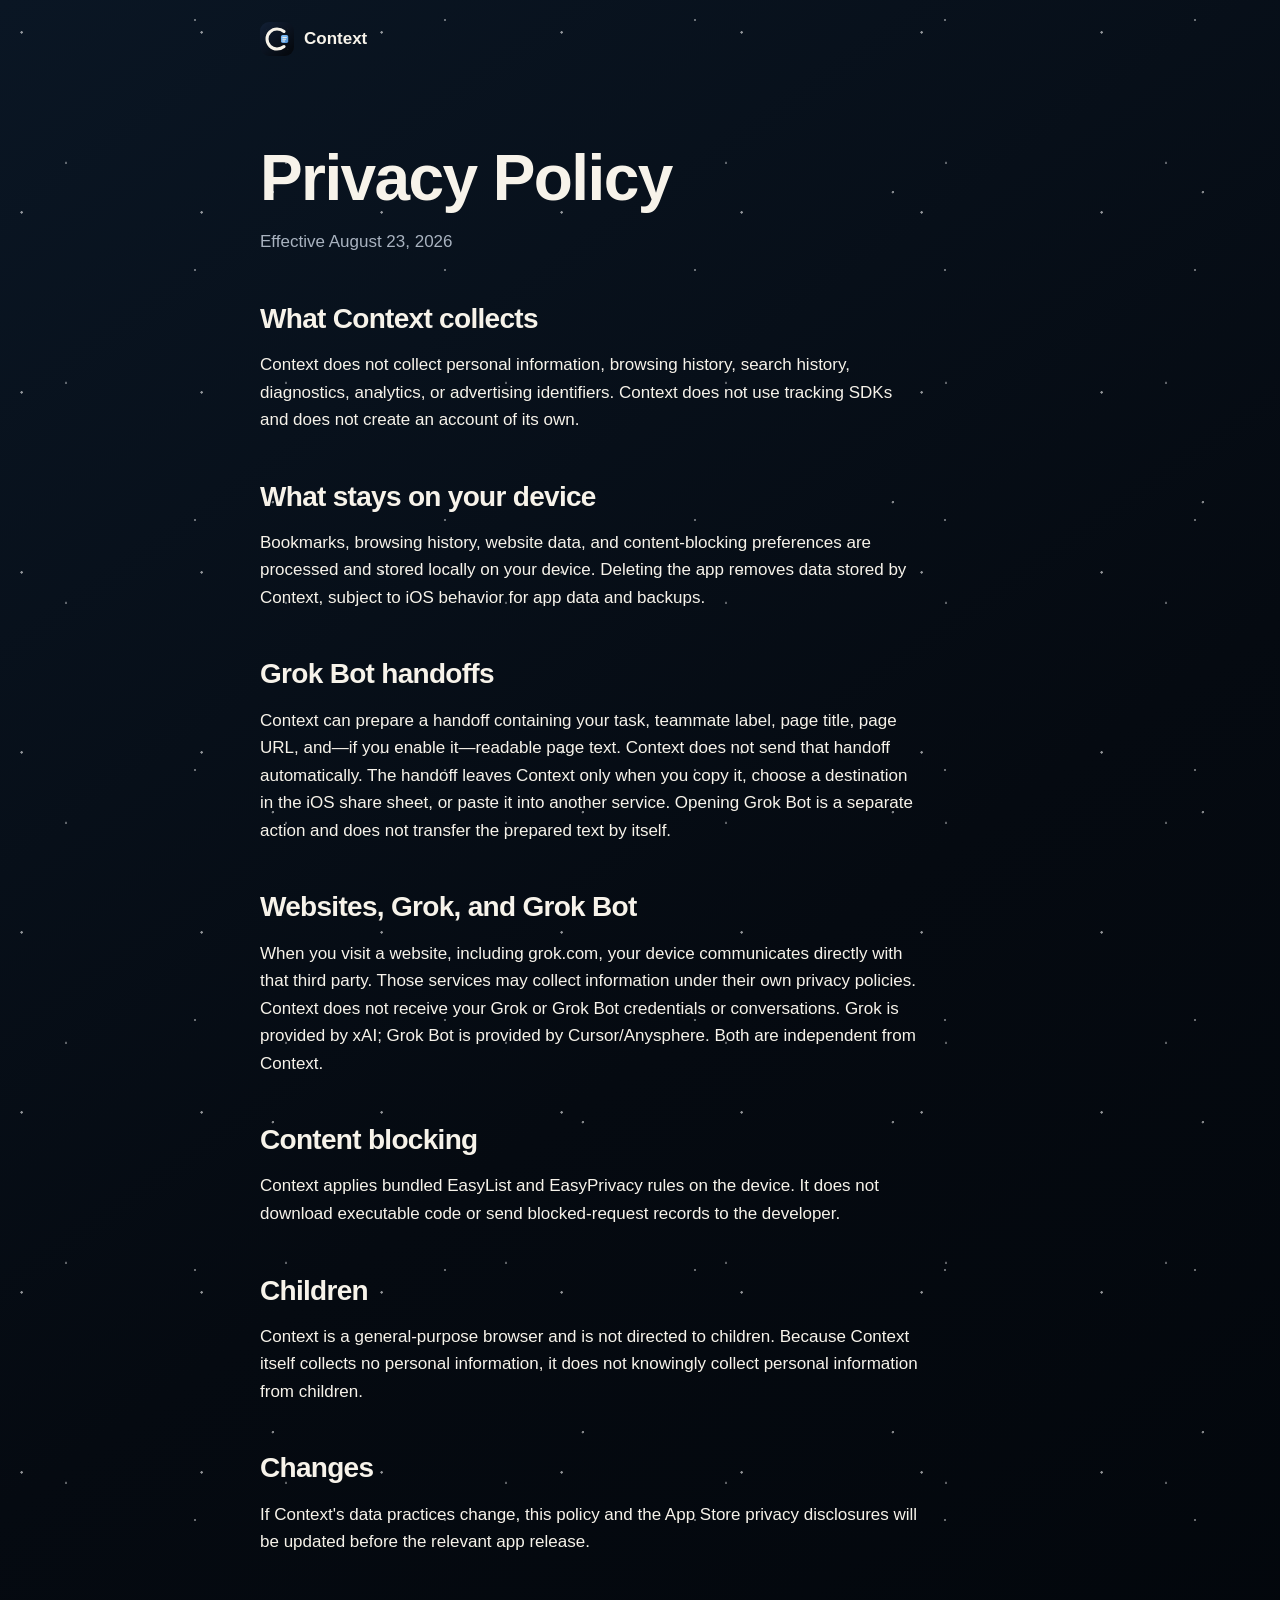
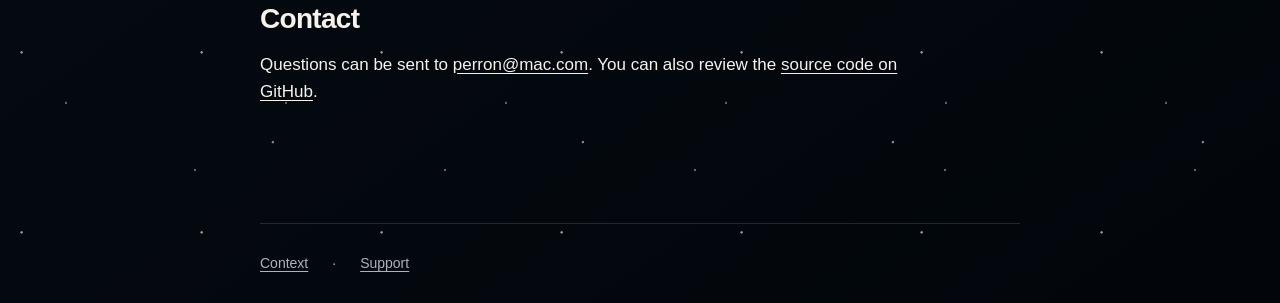
==== site/privacy/index.html @ 9dd50430 "feat: prepare Context 1.0 Signed-off-by: Karl <1608748+perron@users.noreply.github.com>" ====
<!doctype html>
<html lang="en">
<head>
  <meta charset="utf-8">
  <meta name="viewport" content="width=device-width, initial-scale=1">
  <meta name="description" content="Privacy policy for the Context iOS browser.">
  <title>Privacy Policy · Context</title>
  <link rel="icon" href="../context-mark.svg" type="image/svg+xml">
  <link rel="stylesheet" href="../styles.css">
</head>
<body>
  <nav class="narrow"><a class="brand" href="../"><img src="../context-mark.svg" alt="">Context</a></nav>
  <main class="narrow article">
    <h1>Privacy Policy</h1>
    <p class="updated">Effective August 23, 2026</p>

    <h2>What Context collects</h2>
    <p>Context does not collect personal information, browsing history, search history, diagnostics, analytics, or advertising identifiers. Context does not use tracking SDKs and does not create an account of its own.</p>

    <h2>What stays on your device</h2>
    <p>Bookmarks, browsing history, website data, and content-blocking preferences are processed and stored locally on your device. Deleting the app removes data stored by Context, subject to iOS behavior for app data and backups.</p>

    <h2>Grok Bot handoffs</h2>
    <p>Context can prepare a handoff containing your task, teammate label, page title, page URL, and—if you enable it—readable page text. Context does not send that handoff automatically. The handoff leaves Context only when you copy it, choose a destination in the iOS share sheet, or paste it into another service. Opening Grok Bot is a separate action and does not transfer the prepared text by itself.</p>

    <h2>Websites, Grok, and Grok Bot</h2>
    <p>When you visit a website, including grok.com, your device communicates directly with that third party. Those services may collect information under their own privacy policies. Context does not receive your Grok or Grok Bot credentials or conversations. Grok is provided by xAI; Grok Bot is provided by Cursor/Anysphere. Both are independent from Context.</p>

    <h2>Content blocking</h2>
    <p>Context applies bundled EasyList and EasyPrivacy rules on the device. It does not download executable code or send blocked-request records to the developer.</p>

    <h2>Children</h2>
    <p>Context is a general-purpose browser and is not directed to children. Because Context itself collects no personal information, it does not knowingly collect personal information from children.</p>

    <h2>Changes</h2>
    <p>If Context's data practices change, this policy and the App Store privacy disclosures will be updated before the relevant app release.</p>

    <h2>Contact</h2>
    <p>Questions can be sent to <a href="mailto:perron@mac.com">perron@mac.com</a>. You can also review the <a href="https://github.com/perron/context">source code on GitHub</a>.</p>
  </main>
  <footer class="narrow"><a href="../">Context</a> · <a href="../support/">Support</a></footer>
</body>
</html>
---- site/styles.css ----
:root {
  color-scheme: dark;
  --night: #050a11;
  --night-raised: #111822;
  --card: rgba(19, 29, 43, 0.82);
  --text: #f7f3ea;
  --muted: #a9b3c0;
  --line: rgba(255, 255, 255, 0.12);
  --accent: #70b3f0;
  --accent-strong: #438bcf;
}

* { box-sizing: border-box; }
html { scroll-behavior: smooth; }
body {
  min-height: 100vh;
  margin: 0;
  background:
    radial-gradient(circle at 12% 18%, rgba(255,255,255,.55) 0 1px, transparent 1.5px),
    radial-gradient(circle at 78% 8%, rgba(255,255,255,.4) 0 1px, transparent 1.5px),
    radial-gradient(circle at 30% 74%, rgba(255,255,255,.35) 0 1px, transparent 1.5px),
    radial-gradient(circle at 88% 62%, rgba(255,255,255,.5) 0 1px, transparent 1.5px),
    linear-gradient(145deg, #0a1624 0%, var(--night) 54%, #02060b 100%);
  background-size: 180px 180px, 250px 250px, 220px 220px, 310px 310px, auto;
  color: var(--text);
  font: 17px/1.62 -apple-system, BlinkMacSystemFont, "SF Pro Text", "Helvetica Neue", sans-serif;
  -webkit-font-smoothing: antialiased;
}

a { color: inherit; text-underline-offset: .2em; }
a:focus-visible, button:focus-visible { outline: 3px solid var(--accent); outline-offset: 4px; }
.wrap { width: min(100% - 40px, 1040px); margin-inline: auto; }
.narrow { width: min(100% - 40px, 760px); margin-inline: auto; }
nav { display: flex; align-items: center; gap: 22px; padding-block: 22px; }
.brand { display: inline-flex; align-items: center; gap: 10px; font-weight: 760; text-decoration: none; }
.brand img { width: 34px; height: 34px; border-radius: 9px; }
.links { display: flex; gap: 20px; margin-left: auto; font-size: 15px; color: var(--muted); }
main { padding-block: 68px 100px; }
.hero { max-width: 820px; }
h1, h2, h3 { letter-spacing: -.025em; text-wrap: balance; }
h1 { margin: 0; font-size: clamp(46px, 8vw, 82px); line-height: .98; font-weight: 760; }
h2 { margin: 0 0 20px; font-size: clamp(30px, 5vw, 46px); line-height: 1.08; }
h3 { margin: 0 0 8px; font-size: 19px; }
.lede { max-width: 700px; margin: 28px 0 0; color: var(--muted); font-size: clamp(18px, 2.5vw, 22px); }
.actions { display: flex; flex-wrap: wrap; gap: 12px; margin-top: 34px; }
.button {
  display: inline-flex;
  align-items: center;
  min-height: 50px;
  padding: 11px 19px;
  border: 1px solid transparent;
  border-radius: 15px;
  background: var(--accent-strong);
  color: white;
  font-weight: 680;
  text-decoration: none;
}
.button.secondary { background: rgba(255,255,255,.06); border-color: var(--line); color: var(--text); }
.status { margin-top: 18px; color: var(--muted); font-size: 14px; }
section { padding-top: 96px; }
.feature-list { display: grid; grid-template-columns: repeat(2, 1fr); gap: 16px; }
.feature { padding: 24px; border: 1px solid var(--line); border-radius: 20px; background: var(--card); backdrop-filter: blur(18px); }
.feature p { margin: 0; color: var(--muted); }
.price { display: flex; align-items: baseline; gap: 14px; padding: 28px; border: 1px solid var(--line); border-radius: 20px; background: var(--card); }
.price strong { font-size: clamp(42px, 7vw, 66px); line-height: 1; }
.price span, .fine, .updated { color: var(--muted); }
.fine { max-width: 720px; font-size: 14px; }
.article h1 { font-size: clamp(42px, 8vw, 64px); line-height: 1.02; }
.article h2 { margin: 48px 0 10px; font-size: 28px; }
.article p, .article li { max-width: 70ch; }
.article li + li { margin-top: 10px; }
footer { padding-block: 28px; border-top: 1px solid var(--line); color: var(--muted); font-size: 14px; }
footer .wrap, footer.narrow { display: flex; flex-wrap: wrap; gap: 16px 24px; }
footer .legal { margin-left: auto; display: flex; gap: 18px; }

@media (max-width: 650px) {
  main { padding-top: 44px; }
  .links a:first-child { display: none; }
  .feature-list { grid-template-columns: 1fr; }
  footer .legal { margin-left: 0; }
}
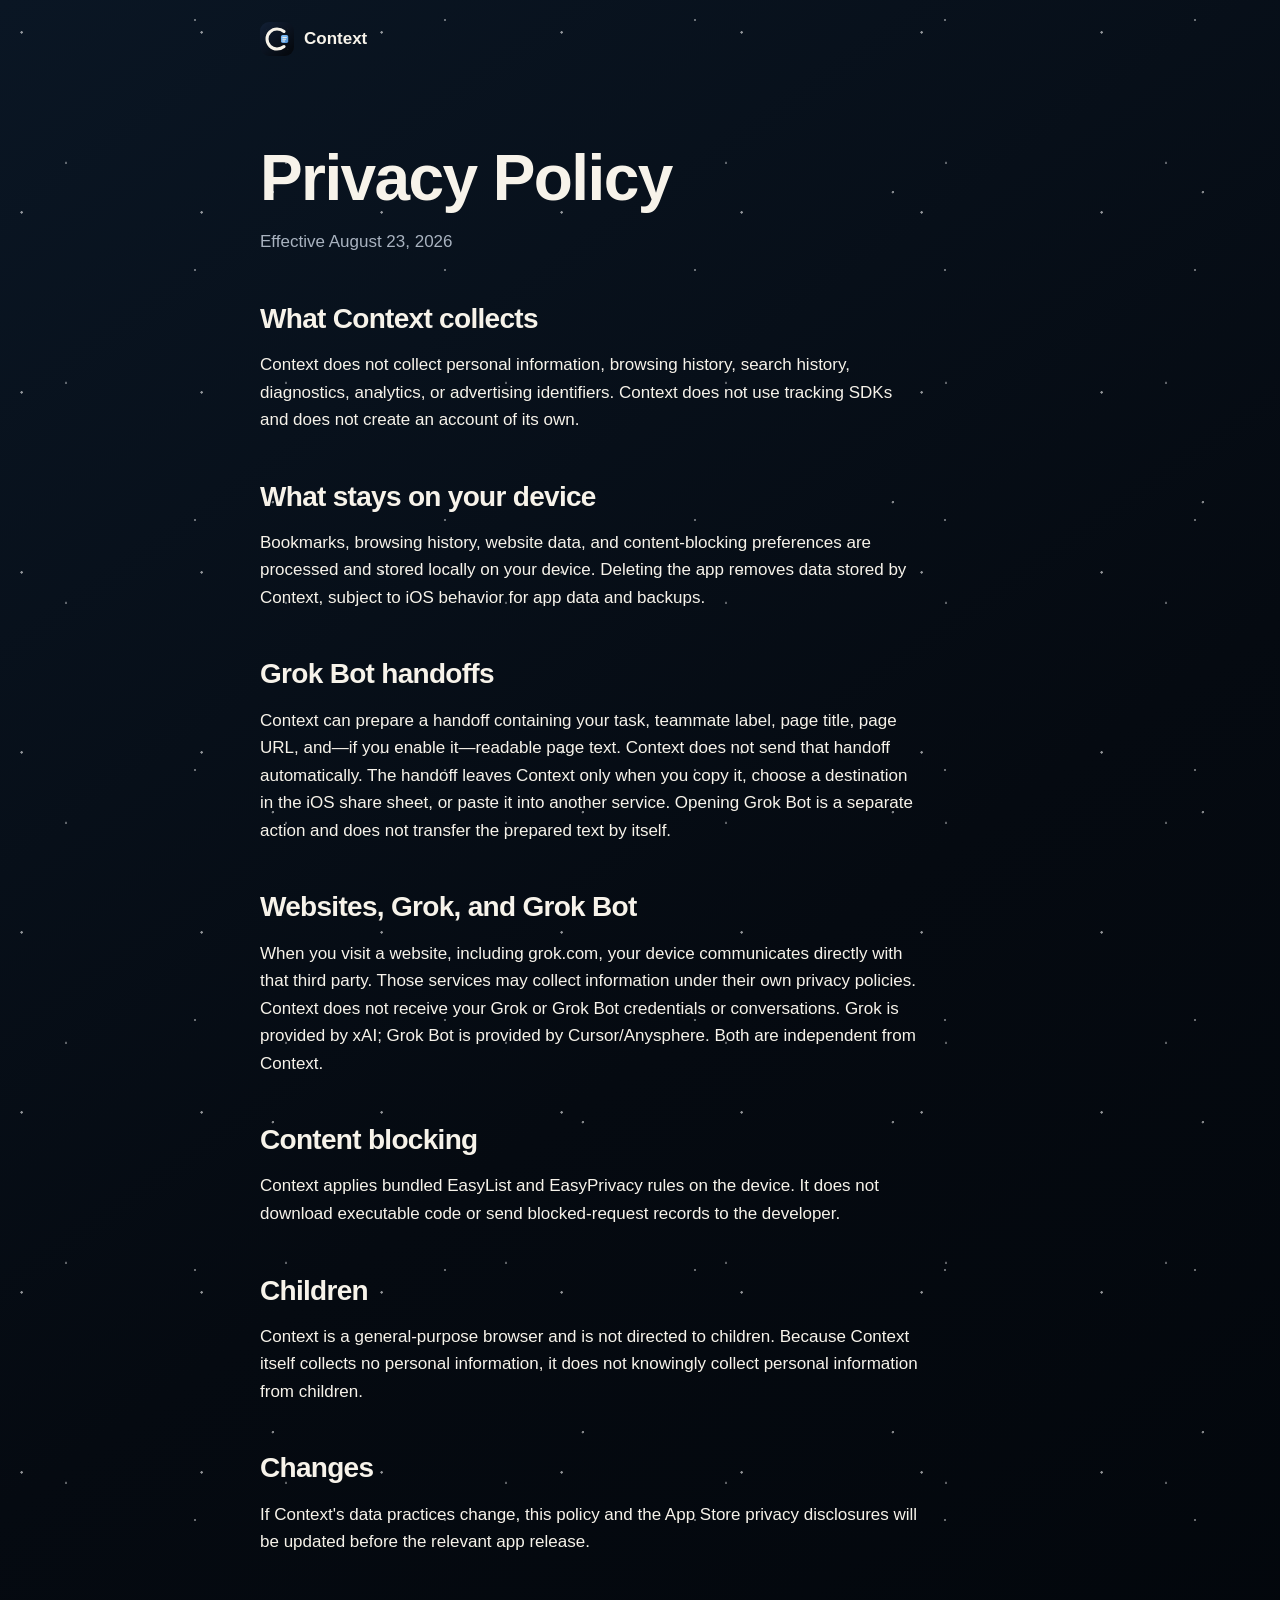
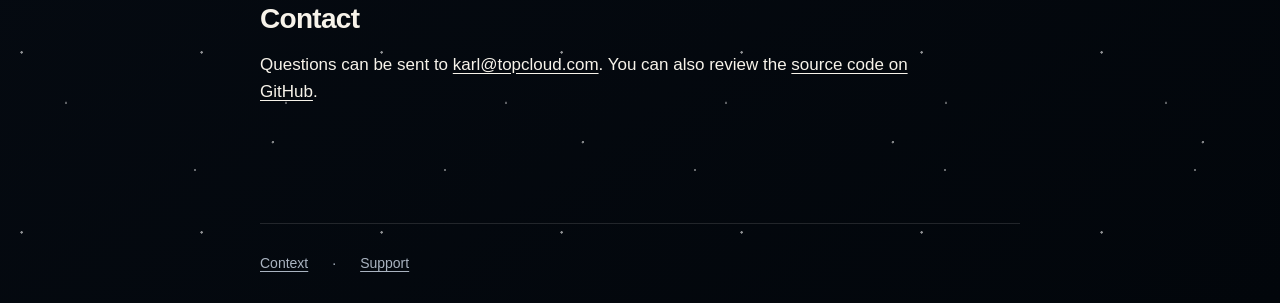
==== commit a97ab087: "feat: prepare Topcloud launch and collapsible iPad tabs" ====
--- a/site/privacy/index.html
+++ b/site/privacy/index.html
@@ -36,7 +36,7 @@
     <p>If Context's data practices change, this policy and the App Store privacy disclosures will be updated before the relevant app release.</p>
 
     <h2>Contact</h2>
-    <p>Questions can be sent to <a href="mailto:perron@mac.com">perron@mac.com</a>. You can also review the <a href="https://github.com/perron/context">source code on GitHub</a>.</p>
+    <p>Questions can be sent to <a href="mailto:karl@topcloud.com">karl@topcloud.com</a>. You can also review the <a href="https://github.com/perron/context">source code on GitHub</a>.</p>
   </main>
   <footer class="narrow"><a href="../">Context</a> · <a href="../support/">Support</a></footer>
 </body>
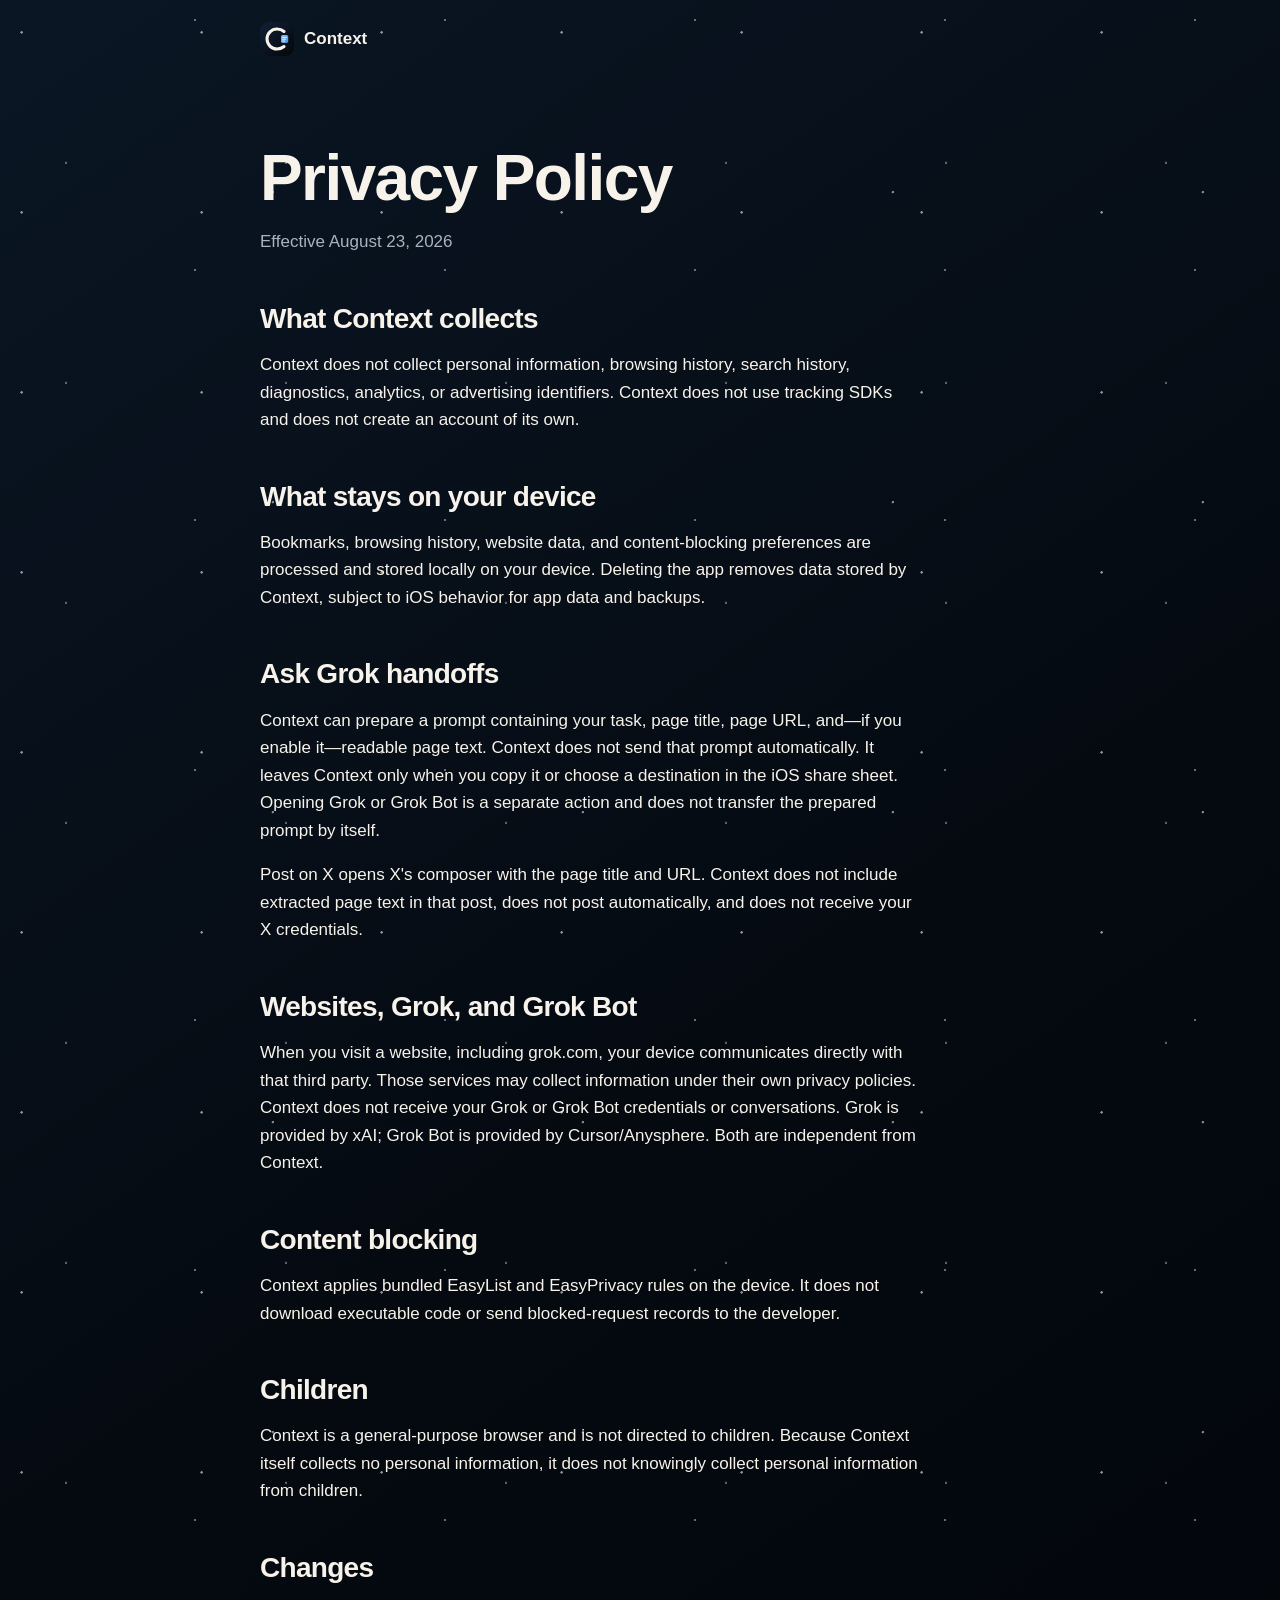
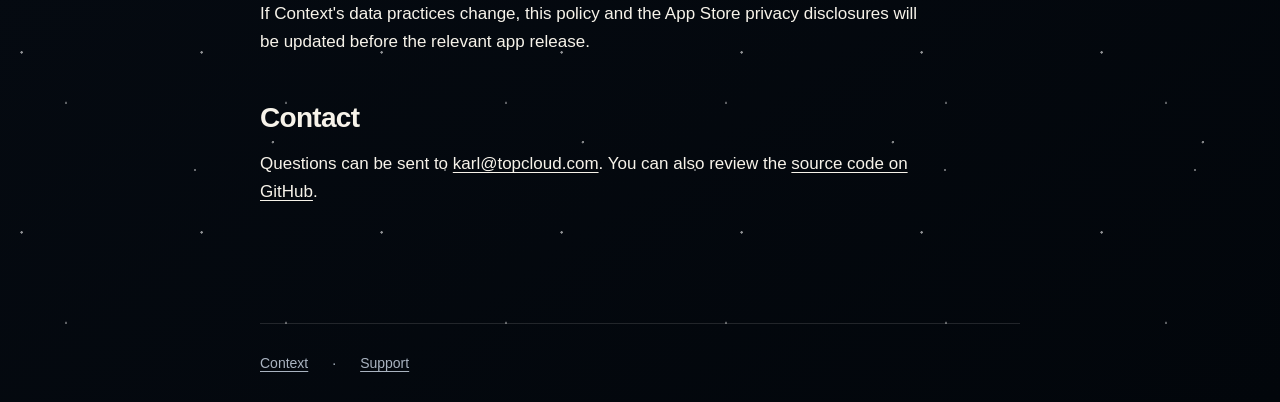
==== commit 2ce3b3fa: "feat: redesign Ask Grok sharing" ====
--- a/site/privacy/index.html
+++ b/site/privacy/index.html
@@ -20,8 +20,9 @@
     <h2>What stays on your device</h2>
     <p>Bookmarks, browsing history, website data, and content-blocking preferences are processed and stored locally on your device. Deleting the app removes data stored by Context, subject to iOS behavior for app data and backups.</p>
 
-    <h2>Grok Bot handoffs</h2>
-    <p>Context can prepare a handoff containing your task, teammate label, page title, page URL, and—if you enable it—readable page text. Context does not send that handoff automatically. The handoff leaves Context only when you copy it, choose a destination in the iOS share sheet, or paste it into another service. Opening Grok Bot is a separate action and does not transfer the prepared text by itself.</p>
+    <h2>Ask Grok handoffs</h2>
+    <p>Context can prepare a prompt containing your task, page title, page URL, and—if you enable it—readable page text. Context does not send that prompt automatically. It leaves Context only when you copy it or choose a destination in the iOS share sheet. Opening Grok or Grok Bot is a separate action and does not transfer the prepared prompt by itself.</p>
+    <p>Post on X opens X's composer with the page title and URL. Context does not include extracted page text in that post, does not post automatically, and does not receive your X credentials.</p>
 
     <h2>Websites, Grok, and Grok Bot</h2>
     <p>When you visit a website, including grok.com, your device communicates directly with that third party. Those services may collect information under their own privacy policies. Context does not receive your Grok or Grok Bot credentials or conversations. Grok is provided by xAI; Grok Bot is provided by Cursor/Anysphere. Both are independent from Context.</p>
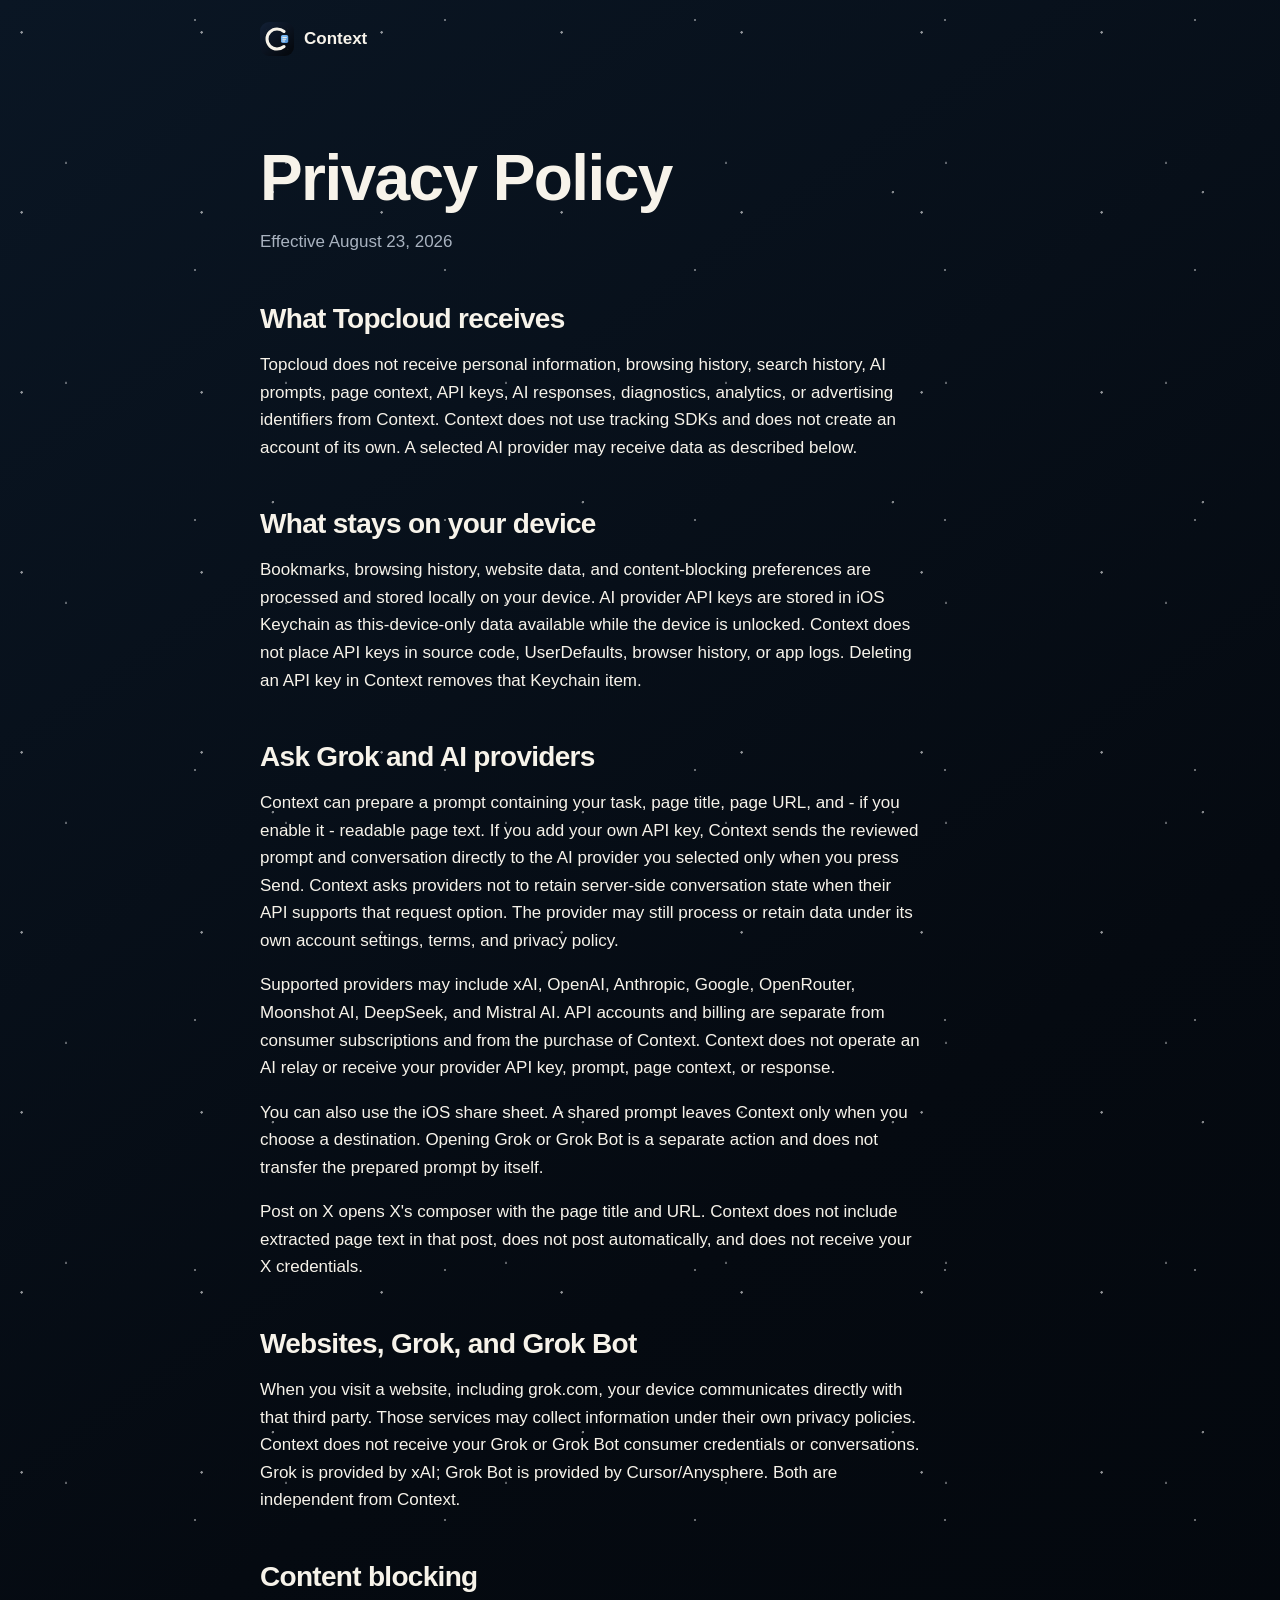
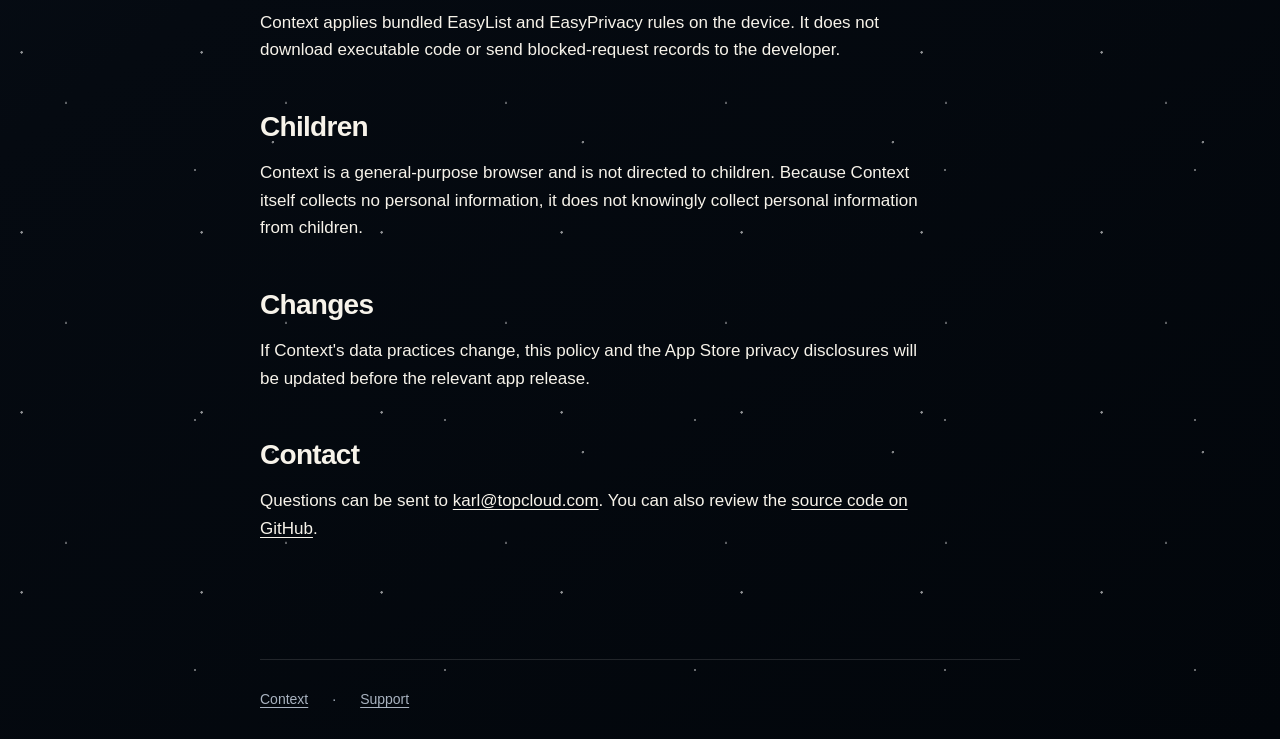
==== commit b135af48: "feat: add bring-your-own AI providers" ====
--- a/site/privacy/index.html
+++ b/site/privacy/index.html
@@ -14,18 +14,20 @@
     <h1>Privacy Policy</h1>
     <p class="updated">Effective August 23, 2026</p>
 
-    <h2>What Context collects</h2>
-    <p>Context does not collect personal information, browsing history, search history, diagnostics, analytics, or advertising identifiers. Context does not use tracking SDKs and does not create an account of its own.</p>
+    <h2>What Topcloud receives</h2>
+    <p>Topcloud does not receive personal information, browsing history, search history, AI prompts, page context, API keys, AI responses, diagnostics, analytics, or advertising identifiers from Context. Context does not use tracking SDKs and does not create an account of its own. A selected AI provider may receive data as described below.</p>
 
     <h2>What stays on your device</h2>
-    <p>Bookmarks, browsing history, website data, and content-blocking preferences are processed and stored locally on your device. Deleting the app removes data stored by Context, subject to iOS behavior for app data and backups.</p>
+    <p>Bookmarks, browsing history, website data, and content-blocking preferences are processed and stored locally on your device. AI provider API keys are stored in iOS Keychain as this-device-only data available while the device is unlocked. Context does not place API keys in source code, UserDefaults, browser history, or app logs. Deleting an API key in Context removes that Keychain item.</p>
 
-    <h2>Ask Grok handoffs</h2>
-    <p>Context can prepare a prompt containing your task, page title, page URL, and—if you enable it—readable page text. Context does not send that prompt automatically. It leaves Context only when you copy it or choose a destination in the iOS share sheet. Opening Grok or Grok Bot is a separate action and does not transfer the prepared prompt by itself.</p>
+    <h2>Ask Grok and AI providers</h2>
+    <p>Context can prepare a prompt containing your task, page title, page URL, and - if you enable it - readable page text. If you add your own API key, Context sends the reviewed prompt and conversation directly to the AI provider you selected only when you press Send. Context asks providers not to retain server-side conversation state when their API supports that request option. The provider may still process or retain data under its own account settings, terms, and privacy policy.</p>
+    <p>Supported providers may include xAI, OpenAI, Anthropic, Google, OpenRouter, Moonshot AI, DeepSeek, and Mistral AI. API accounts and billing are separate from consumer subscriptions and from the purchase of Context. Context does not operate an AI relay or receive your provider API key, prompt, page context, or response.</p>
+    <p>You can also use the iOS share sheet. A shared prompt leaves Context only when you choose a destination. Opening Grok or Grok Bot is a separate action and does not transfer the prepared prompt by itself.</p>
     <p>Post on X opens X's composer with the page title and URL. Context does not include extracted page text in that post, does not post automatically, and does not receive your X credentials.</p>
 
     <h2>Websites, Grok, and Grok Bot</h2>
-    <p>When you visit a website, including grok.com, your device communicates directly with that third party. Those services may collect information under their own privacy policies. Context does not receive your Grok or Grok Bot credentials or conversations. Grok is provided by xAI; Grok Bot is provided by Cursor/Anysphere. Both are independent from Context.</p>
+    <p>When you visit a website, including grok.com, your device communicates directly with that third party. Those services may collect information under their own privacy policies. Context does not receive your Grok or Grok Bot consumer credentials or conversations. Grok is provided by xAI; Grok Bot is provided by Cursor/Anysphere. Both are independent from Context.</p>
 
     <h2>Content blocking</h2>
     <p>Context applies bundled EasyList and EasyPrivacy rules on the device. It does not download executable code or send blocked-request records to the developer.</p>
